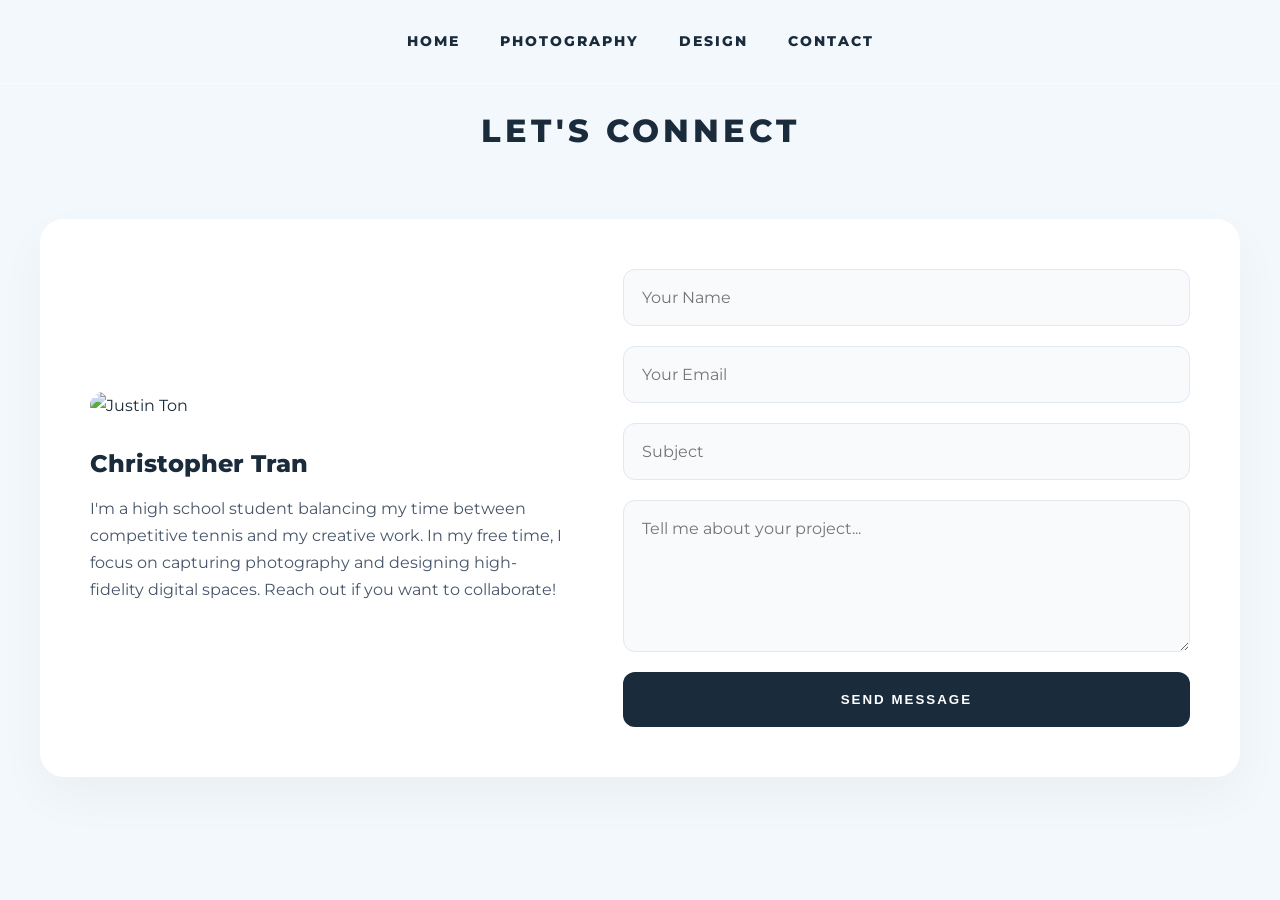
==== contact.html @ e083f856 "Add files via upload" ====
<!DOCTYPE html>
<html lang="en">
<head>
    <meta charset="UTF-8">
    <title>Portfolio | Contact</title>
    <link rel="stylesheet" href="style.css">
</head>
<body>
    <nav>
        <a href="index.html">Home</a>
        <a href="photography.html">Photography</a>
        <a href="design.html">Design</a>
        <a href="contact.html">Contact</a>
    </nav>

    <main class="container">
        <h1 class="section-title">Let's Connect</h1>
        
        <div class="contact-layout">
            <div class="bio-section">
                <img src="justin.ton.png" alt="Justin Ton">
                <h3>Christopher Tran</h3>
                <p>I'm a high school student balancing my time between competitive tennis and my creative work. In my free time, I focus on capturing photography and designing high-fidelity digital spaces. Reach out if you want to collaborate!</p>
            </div>
            
            <form class="contact-form">
                <input type="text" placeholder="Your Name" required>
                <input type="email" placeholder="Your Email" required>
                <input type="text" placeholder="Subject">
                <textarea placeholder="Tell me about your project..." rows="6" required></textarea>
                <button type="submit">Send Message</button>
            </form>
        </div>
    </main>
</body>
</html>
---- style.css ----
@import url('https://fonts.googleapis.com/css2?family=Montserrat:wght@400;500;800&display=swap');

:root {
    --bg-blue: #f2f8fc;
    --card-blue: #ffffff;
    --text-dark: #1a2b3c;
    --accent: #60a5fa;
}

* { 
    margin: 0; 
    padding: 0; 
    box-sizing: border-box; 
}

body {
    background-color: var(--bg-blue);
    font-family: 'Montserrat', sans-serif;
    color: var(--text-dark);
    line-height: 1.7;
}

/* SLEEK MODERN NAV */
nav {
    position: sticky;
    top: 0;
    background: rgba(242, 248, 252, 0.85);
    backdrop-filter: blur(12px);
    padding: 30px 0;
    display: flex;
    justify-content: center;
    gap: 40px;
    z-index: 1000;
    border-bottom: 1px solid rgba(255,255,255,0.5);
}

nav a {
    text-decoration: none;
    color: var(--text-dark);
    font-weight: 800;
    text-transform: uppercase;
    letter-spacing: 2px;
    font-size: 0.85rem;
    transition: color 0.3s ease;
}

nav a:hover { 
    color: var(--accent); 
}

/* HOME HERO SLIDESHOW - RESOLUTION FIX */
.hero {
    width: 92%; /* Gives nice breathing room on the sides */
    max-width: 1400px; /* Stops infinite stretching on giant monitors */
    height: 65vh; /* Keeps a reasonable height */
    margin: 20px auto 60px; /* Centers the slideshow perfectly */
    position: relative;
    overflow: hidden;
    border-radius: 24px; /* Matches the modern rounded corners */
    background: transparent;
}

.slide {
    position: absolute;
    top: 0; 
    left: 0;
    width: 100%; 
    height: 100%;
    object-fit: contain; /* The magic fix: shows the full high-res photo */
    opacity: 0;
    transition: opacity 1.5s ease-in-out;
}

.slide.active { 
    opacity: 1; 
}

/* LAYOUT CONTAINERS */
.container {
    max-width: 1400px;
    margin: 0 auto;
    padding: 20px 40px 80px;
}

.section-title {
    text-align: center;
    font-weight: 800;
    font-size: 2rem;
    letter-spacing: 4px;
    text-transform: uppercase;
    margin-bottom: 60px;
}

/* HOME 3-COLUMN ROW */
.trio-row {
    display: grid;
    grid-template-columns: repeat(3, 1fr);
    gap: 40px;
}

.trio-card {
    background: var(--card-blue);
    border-radius: 16px;
    padding: 20px;
    box-shadow: 0 10px 30px rgba(0,0,0,0.03);
    transition: transform 0.3s ease, box-shadow 0.3s ease;
    position: relative; /* Animation bug fix */
}

.trio-card:hover {
    transform: translateY(-5px);
    box-shadow: 0 20px 40px rgba(0,0,0,0.06);
    z-index: 10; /* Keeps image on top when hovering */
}

.trio-card img {
    width: 100%;
    aspect-ratio: 4/3;
    object-fit: cover;
    border-radius: 12px;
    margin-bottom: 20px;
}

.trio-card p {
    font-size: 0.95rem;
    color: #475569;
    text-align: center;
}

/* MODERN MASONRY GALLERY */
.masonry-gallery {
    column-count: 3;
    column-gap: 30px;
}

@media (max-width: 900px) { 
    .masonry-gallery { column-count: 2; } 
}
@media (max-width: 600px) { 
    .masonry-gallery { column-count: 1; } 
}

.masonry-item {
    break-inside: avoid;
    margin-bottom: 30px;
    border-radius: 16px;
    overflow: hidden;
    box-shadow: 0 10px 30px rgba(0,0,0,0.04);
    transition: transform 0.3s ease, box-shadow 0.3s ease;
    background: white;
    padding: 10px;
    position: relative; /* Animation bug fix */
    will-change: transform; /* Smooths out the hover effect */
}

.masonry-item:hover { 
    transform: scale(1.02); 
    box-shadow: 0 20px 40px rgba(0,0,0,0.1);
    z-index: 10; /* Prevents disappearing behind other images */
}

.masonry-item img {
    width: 100%;
    display: block;
    border-radius: 10px;
}

/* CONTACT PAGE */
.contact-layout {
    display: grid;
    grid-template-columns: 1fr 1.2fr;
    gap: 60px;
    align-items: center;
    background: var(--card-blue);
    padding: 50px;
    border-radius: 24px;
    box-shadow: 0 20px 50px rgba(0,0,0,0.04);
}

.bio-section img {
    width: 100%;
    border-radius: 16px;
    margin-bottom: 25px;
    object-fit: cover;
}

.bio-section h3 { 
    font-size: 1.5rem; 
    margin-bottom: 10px; 
    font-weight: 800; 
}

.bio-section p { 
    color: #475569; 
}

.contact-form { 
    display: flex; 
    flex-direction: column; 
    gap: 20px; 
}

.contact-form input, .contact-form textarea {
    width: 100%; 
    padding: 18px; 
    border-radius: 12px;
    border: 1px solid #e2e8f0; 
    background: #f8fafc;
    font-family: inherit; 
    font-size: 1rem; 
    transition: border 0.3s;
}

.contact-form input:focus, .contact-form textarea:focus {
    outline: none; 
    border-color: var(--accent);
}

.contact-form button {
    background: var(--text-dark); 
    color: white; 
    padding: 20px;
    border: none; 
    border-radius: 12px; 
    font-weight: 800;
    text-transform: uppercase; 
    letter-spacing: 2px; 
    cursor: pointer; 
    transition: 0.3s;
}

.contact-form button:hover { 
    background: var(--accent); 
}
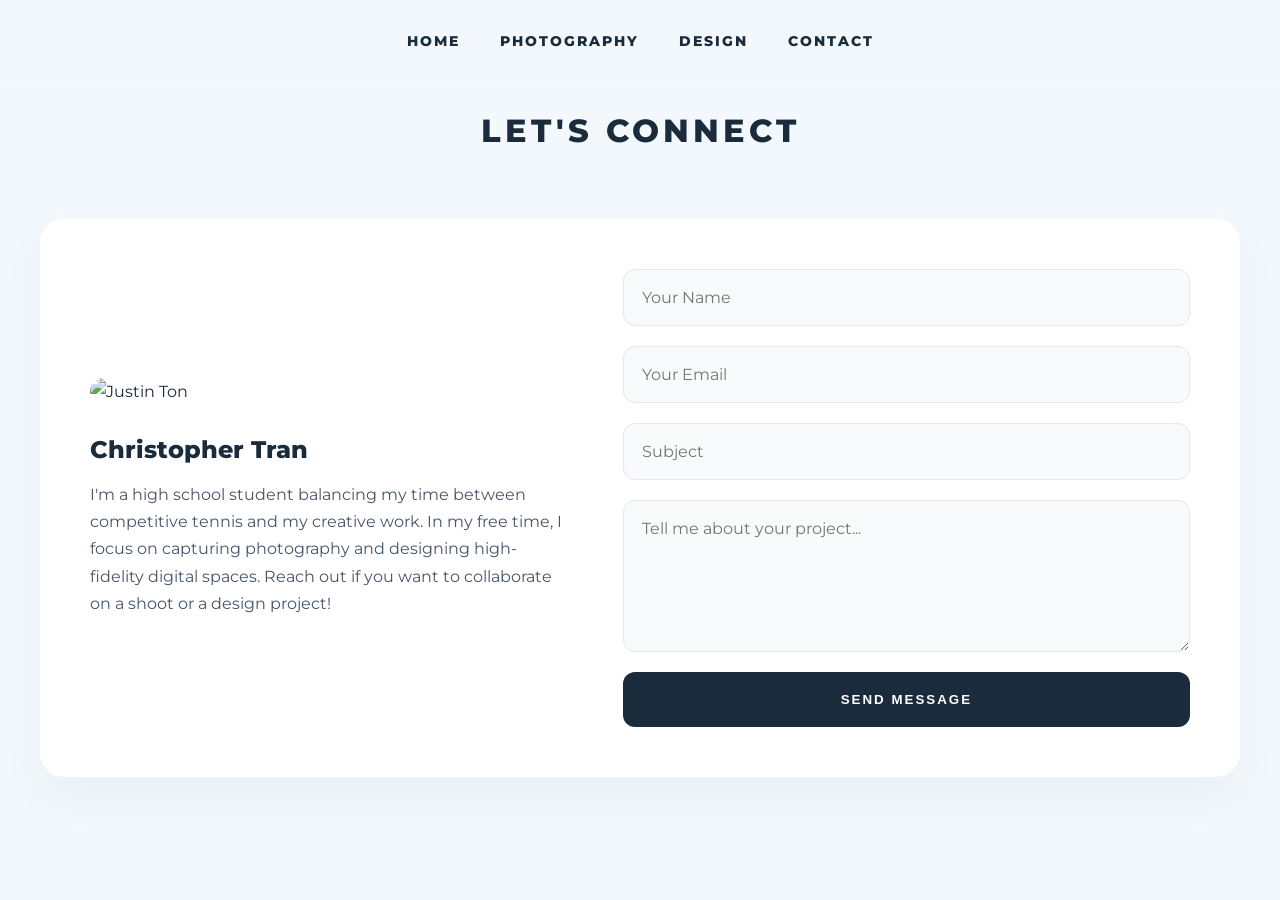
==== commit 596b6cb0: "contact.html" ====
--- a/contact.html
+++ b/contact.html
@@ -20,7 +20,7 @@
             <div class="bio-section">
                 <img src="justin.ton.png" alt="Justin Ton">
                 <h3>Christopher Tran</h3>
-                <p>I'm a high school student balancing my time between competitive tennis and my creative work. In my free time, I focus on capturing photography and designing high-fidelity digital spaces. Reach out if you want to collaborate!</p>
+                <p>I'm a high school student balancing my time between competitive tennis and my creative work. In my free time, I focus on capturing photography and designing high-fidelity digital spaces. Reach out if you want to collaborate on a shoot or a design project!</p>
             </div>
             
             <form class="contact-form">
@@ -33,4 +33,4 @@
         </div>
     </main>
 </body>
-</html>+</html>
